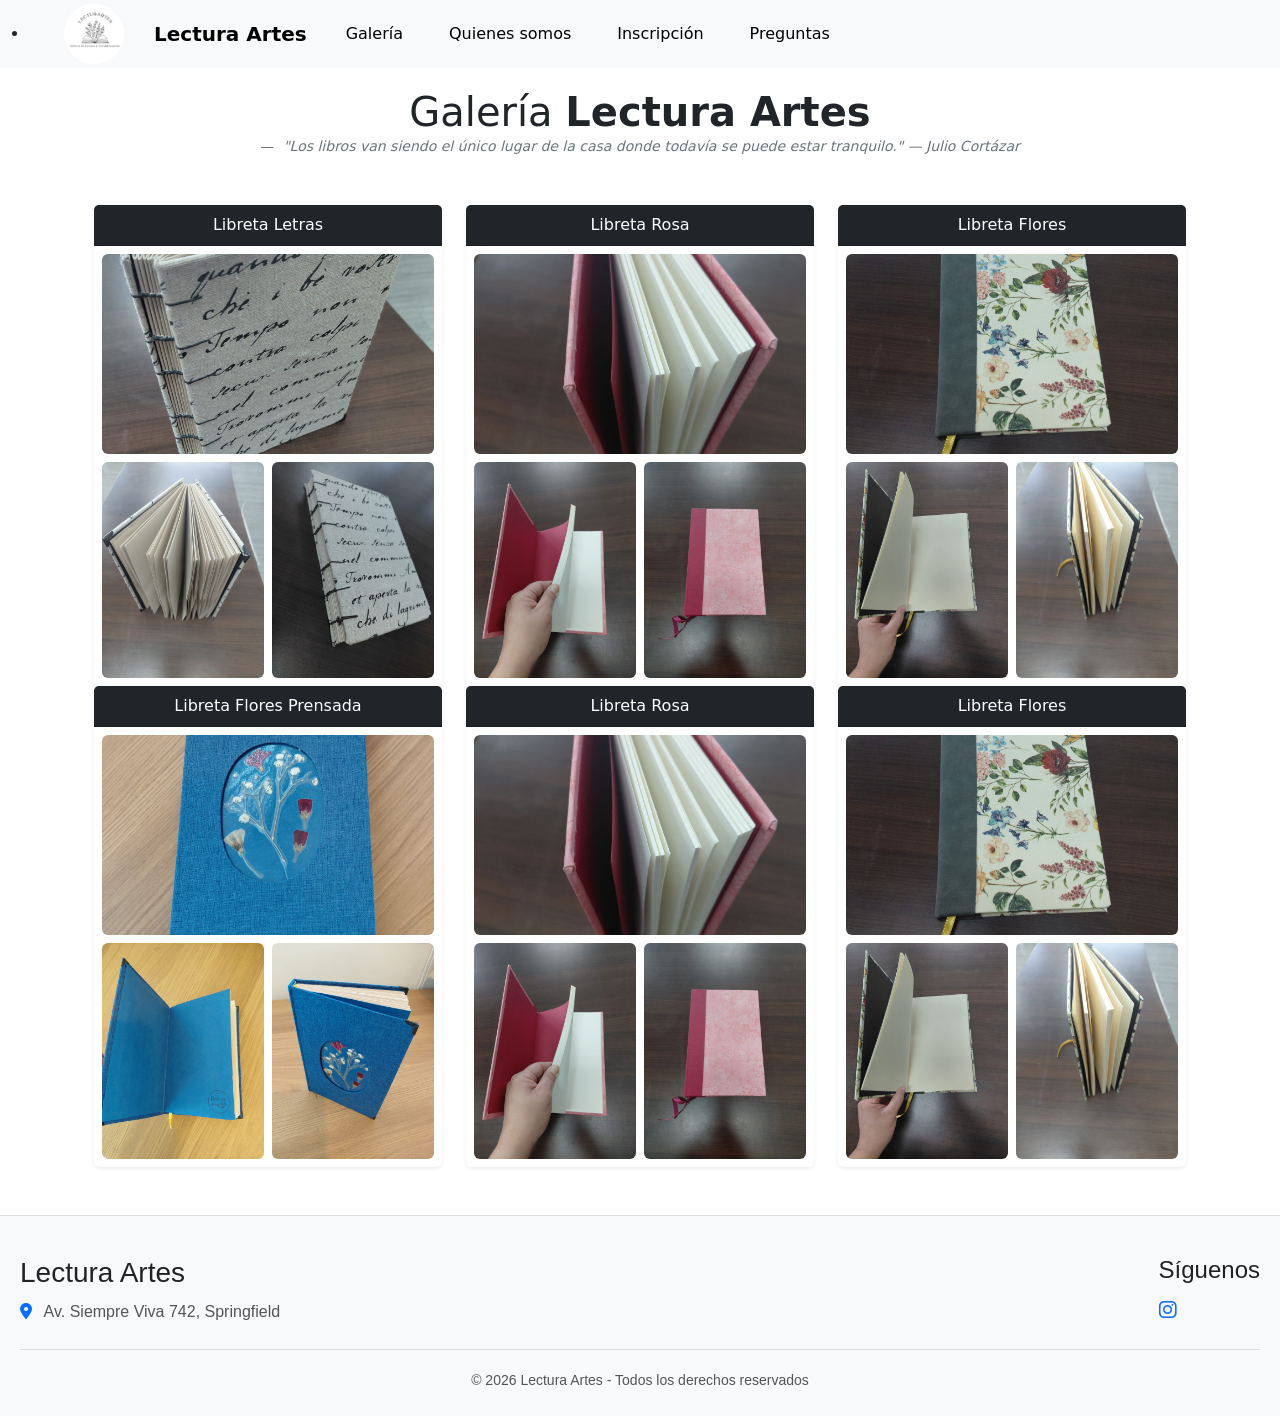
==== galeria.html @ 695bc008 "primer commit" ====
<!DOCTYPE html>
<html lang="es">

<head>
    <meta charset="UTF-8">
    <meta name="viewport" content="width=device-width, initial-scale=1.0">
    <title>Lectura Artes</title>
    <link rel="stylesheet" href="css/estilo.css">
    <link href="https://cdn.jsdelivr.net/npm/bootstrap@5.3.8/dist/css/bootstrap.min.css" rel="stylesheet"
        integrity="sha384-sRIl4kxILFvY47J16cr9ZwB07vP4J8+LH7qKQnuqkuIAvNWLzeN8tE5YBujZqJLB" crossorigin="anonymous">
    <script src="https://cdn.jsdelivr.net/npm/bootstrap@5.3.8/dist/js/bootstrap.bundle.min.js"
        integrity="sha384-FKyoEForCGlyvwx9Hj09JcYn3nv7wiPVlz7YYwJrWVcXK/BmnVDxM+D2scQbITxI"
        crossorigin="anonymous"></script>
    <link rel="stylesheet" href="https://cdnjs.cloudflare.com/ajax/libs/font-awesome/6.0.0-beta3/css/all.min.css">
    <link href="https://fonts.googleapis.com/css2?family=Roboto:wght@400;700&display=swap" rel="stylesheet">
</head>

<body>
    <!--NAVBAR-->
    <nav class="navbar navbar-expand-lg navbar-light bg-light sticky-top">
        <div class="container-fluid">
            <li class="nav-item">
                <a href="index.html" class="nav-home">
                    <img src="img/logo_lectura_artes-modified.png" alt="Inicio" class="icono-home">
                </a>
            </li>
            <a class="navbar-brand text-black" href="index.html"><b>Lectura Artes</b></a>
            <button class="navbar-toggler" type="button" data-bs-toggle="collapse"
                data-bs-target="#navbarSupportedContent" aria-controls="navbarSupportedContent" aria-expanded="false"
                aria-label="Toggle navigation">
                <span class="navbar-toggler-icon"></span>
            </button>
            <div class="collapse navbar-collapse" id="navbarSupportedContent">
                <ul class="navbar-nav me-auto mb-2 mb-lg-0">
                    <li class="nav-item">
                        <a class="nav-link active" href="galeria.html">Galería</a>
                    </li>
                    <li class="nav-item">
                        <a class="nav-link active" href="quienessomos.html">Quienes somos</a>
                    </li>
                    <!--<li class="nav-item dropdown">
                        <a class="nav-link active dropdown-toggle" href="#" id="navbarDropdown" role="button"
                            data-bs-toggle="dropdown" aria-expanded="false">
                            Noticias
                        </a>
                        <ul class="dropdown-menu" aria-labelledby="navbarDropdown">
                            <li><a class="dropdown-item" href="noticia1.html">Cerro Pintor</a></li>
                            <li><a class="dropdown-item" href="noticia2.html">Cerro Manquehue</a></li>
                            <li><a class="dropdown-item" href="noticia3.html">Cerro Tupungato</a></li>
                            <li>
                        </ul>
                    </li>-->
                    <li class="nav-item">
                        <a class="nav-link active" href="inscripcion.html" tabindex="-1"
                            aria-disabled="true">Inscripción</a>
                    </li>
                    <li class="nav-item">
                        <a class="nav-link active" href="preguntas.html" tabindex="-1"
                            aria-disabled="true">Preguntas</a>
                    </li>
                </ul>
            </div>
        </div>
    </nav>

    <div class="container">
        <figure>
            <blockquote class="blockquote">
                <h1>Galería <b>Lectura Artes</b></h1>
            </blockquote>
            <figcaption class="blockquote-footer">
                <i>"Los libros van siendo el único lugar de la casa donde todavía se puede estar tranquilo."</i><cite
                    title="Source Title"> <b>— Julio Cortázar</b></cite>
            </figcaption>
        </figure>
        <div class="container my-5">

            <div class="row g-4">

                <div class="col-12 col-md-4">
                    <div class="card h-100 border-0 shadow-sm custom-card">
                        <div class="card-header bg-dark text-white text-center"><b>Libreta Letras</b></div>
                        <div class="card-body p-2">
                            <div class="row g-2">
                                <div class="col-12"><img src="img/agenda1.jpeg" class="img-fluid rounded noticia-img"
                                        alt="agenda1" data-bs-toggle="modal" data-bs-target="#imageModal"></div>
                                <div class="col-6"><img src="img/agenda2.jpeg" class="img-fluid rounded noticia-img"
                                        alt="agenda2" data-bs-toggle="modal" data-bs-target="#imageModal"></div>
                                <div class="col-6"><img src="img/agenda3.jpeg" class="img-fluid rounded noticia-img"
                                        alt="agenda3" data-bs-toggle="modal" data-bs-target="#imageModal"></div>
                            </div>
                        </div>
                    </div>
                </div>

                <div class="col-12 col-md-4">
                    <div class="card h-100 border-0 shadow-sm custom-card">
                        <div class="card-header bg-dark text-white text-center"><b>Libreta Rosa</b></div>
                        <div class="card-body p-2">
                            <div class="row g-2">
                                <div class="col-12"><img src="img/agenda5.jpeg" class="img-fluid rounded noticia-img"
                                        alt="agenda5" data-bs-toggle="modal" data-bs-target="#imageModal"></div>
                                <div class="col-6"><img src="img/agenda6.jpeg" class="img-fluid rounded noticia-img"
                                        alt="agenda6" data-bs-toggle="modal" data-bs-target="#imageModal"></div>
                                <div class="col-6"><img src="img/agenda9.jpeg" class="img-fluid rounded noticia-img"
                                        alt="agenda9" data-bs-toggle="modal" data-bs-target="#imageModal"></div>
                            </div>
                        </div>
                    </div>
                </div>

                <div class="col-12 col-md-4">
                    <div class="card h-100 border-0 shadow-sm custom-card">
                        <div class="card-header bg-dark text-white text-center"><b>Libreta Flores</b></div>
                        <div class="card-body p-2">
                            <div class="row g-2">
                                <div class="col-12"><img src="img/agenda10.jpeg" class="img-fluid rounded noticia-img"
                                        alt="agenda10" data-bs-toggle="modal" data-bs-target="#imageModal"></div>
                                <div class="col-6"><img src="img/agenda11.jpeg" class="img-fluid rounded noticia-img"
                                        alt="agenda11" data-bs-toggle="modal" data-bs-target="#imageModal"></div>
                                <div class="col-6"><img src="img/agenda12.jpeg" class="img-fluid rounded noticia-img"
                                        alt="agenda12" data-bs-toggle="modal" data-bs-target="#imageModal"></div>
                            </div>
                        </div>
                    </div>
                </div>

            </div>

            <div class="row g-4">

                <div class="col-12 col-md-4">
                    <div class="card h-100 border-0 shadow-sm custom-card">
                        <div class="card-header bg-dark text-white text-center"><b>Libreta Flores Prensada</b></div>
                        <div class="card-body p-2">
                            <div class="row g-2">
                                <div class="col-12"><img src="img/agenda143.jpeg" class="img-fluid rounded noticia-img"
                                        alt="agenda1" data-bs-toggle="modal" data-bs-target="#imageModal"></div>
                                <div class="col-6"><img src="img/agenda15.jpeg" class="img-fluid rounded noticia-img"
                                        alt="agenda2" data-bs-toggle="modal" data-bs-target="#imageModal"></div>
                                <div class="col-6"><img src="img/agenda13.jpeg" class="img-fluid rounded noticia-img"
                                        alt="agenda3" data-bs-toggle="modal" data-bs-target="#imageModal"></div>
                            </div>
                        </div>
                    </div>
                </div>

                <div class="col-12 col-md-4">
                    <div class="card h-100 border-0 shadow-sm custom-card">
                        <div class="card-header bg-dark text-white text-center"><b>Libreta Rosa</b></div>
                        <div class="card-body p-2">
                            <div class="row g-2">
                                <div class="col-12"><img src="img/agenda5.jpeg" class="img-fluid rounded noticia-img"
                                        alt="agenda5" data-bs-toggle="modal" data-bs-target="#imageModal"></div>
                                <div class="col-6" data-bs-toggle="modal" data-bs-target="#imageModal"><img src="img/agenda6.jpeg" class="img-fluid rounded noticia-img"
                                        alt="agenda6"></div>
                                <div class="col-6"><img src="img/agenda9.jpeg" class="img-fluid rounded noticia-img"
                                        alt="agenda9" data-bs-toggle="modal" data-bs-target="#imageModal"></div>
                            </div>
                        </div>
                    </div>
                </div>

                <div class="col-12 col-md-4">
                    <div class="card h-100 border-0 shadow-sm custom-card">
                        <div class="card-header bg-dark text-white text-center"><b>Libreta Flores</b></div>
                        <div class="card-body p-2">
                            <div class="row g-2">
                                <div class="col-12"><img src="img/agenda10.jpeg" class="img-fluid rounded noticia-img"
                                        alt="agenda10" data-bs-toggle="modal" data-bs-target="#imageModal"></div>
                                <div class="col-6"><img src="img/agenda11.jpeg" class="img-fluid rounded noticia-img"
                                        alt="agenda11" data-bs-toggle="modal" data-bs-target="#imageModal"></div>
                                <div class="col-6"><img src="img/agenda12.jpeg" class="img-fluid rounded noticia-img"
                                        alt="agenda12" data-bs-toggle="modal" data-bs-target="#imageModal"></div>
                            </div>
                        </div>
                    </div>
                </div>

            </div>
        </div>

    </div>

    <div class="modal fade" id="imageModal" tabindex="-1" aria-hidden="true">
                                    <div class="modal-dialog modal-dialog-centered modal-lg">
                                        <div class="modal-content bg-transparent border-0">
                                            <div class="modal-body p-0 text-center">
                                                <img src="" id="modalImage" class="img-fluid rounded shadow-lg"
                                                    alt="Zoom">
                                                <button type="button"
                                                    class="btn-close btn-close-white position-absolute top-0 end-0 m-3"
                                                    data-bs-dismiss="modal" aria-label="Close"></button>
                                            </div>
                                        </div>
                                    </div>
                                </div>

    <!--FOOTER-->
    <footer class="footer-light">
        <div class="footer-container">

            <div class="footer-info">
                <h3>Lectura Artes</h3>
                <p><i class="fas fa-map-marker-alt"></i> Av. Siempre Viva 742, Springfield</p>
            </div>

            <div class="footer-social">
                <h4>Síguenos</h4>
                <div class="social-icons">
                    <a href="https://www.instagram.com/lecturartes/"><i class="fab fa-instagram"></i></a>
                    <!--<a href="#"><i class="fab fa-facebook-f"></i></a>
                <a href="#"><i class="fab fa-tiktok"></i></a>-->
                </div>
            </div>

        </div>

        <div class="footer-bottom">
            <p>&copy; 2026 Lectura Artes - Todos los derechos reservados</p>
        </div>
    </footer>

    <script>
        document.addEventListener('click', function (e) {
            // Si lo que presionamos es una imagen con la clase "noticia-clickable"
            if (e.target.classList.contains('noticia-img')) {
                // Obtenemos el SRC de esa imagen
                const src = e.target.getAttribute('src');
                // Se lo pasamos a la imagen que está dentro del modal
                document.getElementById('modalImage').src = src;
            }
        });
    </script>

</body>

</html>
---- css/estilo.css ----
body {
    flex-direction: column;
    margin: 0;
}

main.container {
    min-height: auto; 
    padding-bottom: 100px;
}

header {
    background-color: #2c3e50;
    padding: 15px;
}

nav ul {
    display: flex;
    list-style: none;
    justify-content: center;
}

nav ul li {
    margin: 0 15px;
}

nav ul li a {
    color: white;
    text-decoration: none;
    font-weight: bold;
}

.navbar .nav-link {
    transition: background-color 0.3s ease, color 0.3s ease;
    padding: 8px 12px;
    border-radius: 6px; 
}

.navbar .nav-link:hover {
    background-color: rgba(0, 0, 0, 0.1); 
    color: #000; 
}

.hero {
    background: linear-gradient(rgba(0,0,0,0.5), rgba(0,0,0,0.5)),
                url('../img/fondo.jpg'); 
    background-size: cover;
    background-position: center;
    color: white;
    padding: 20px 20px;
    text-align: center;
}

.hero-container {
    display: flex;          
    align-items: center;    
    justify-content: center;
    gap: 40px;              
    max-width: 1000px;      
    margin: 0 auto;         
    padding: 20px;
}

.hero-image img {
    max-width: 300px;       
    height: auto;
    border-radius: 15px;    
}

.hero-text {
    text-align: left;       
}

.hero h1 {
    font-size: 3rem;
    font-weight: 700;
}

.hero h1 span {
    color: #cbbc83;
}


@media (max-width: 768px) {
    .hero-container {
        flex-direction: column; 
        text-align: center;
    }
    .hero-text {
        text-align: center;
    }
}

.img-custom {
  width: 650px;
  height: auto;
  object-fit: cover; 
}

.carousel-control-prev-icon,
.carousel-control-next-icon {
    background-color: rgba(0, 0, 0, 0.3); 
    border-radius: 50%;                   
    padding: 20px;                      
    background-size: 50%;                 
}

figure {
    text-align: center;
    margin: 50px auto;
}

.icono-home {
    width: 120px;  
    height: 60px;
    object-fit: contain;
    vertical-align: middle;
    margin-top: -4px; 
    margin-bottom: -4px; 
}

.icono-home:hover {
    transform: scale(1.2); 
}

.container {
    flex: 1;
    font-weight: 200;
    width: 90%;
    margin: 20px auto;
    min-height: calc(100vh - 250px);
}

.noticia {
    background: white;
    padding: 10px;
    border-radius: 10px;
    width: 33%;
}

.noticias {
    display: flex;
    gap: 20px;
}

.noticia img {
    width: 100%;
    height: 200px;
    object-fit: cover;
}

.persona {
    display: flex;
    margin-bottom: 20px;
    background: white;
    padding: 10px;
    border-radius: 10px;
}

.persona img {
    width: 200px;
    height: 200px;
    object-fit: cover;
    margin-right: 20px;
}

.galeria {
    display: grid;
    grid-template-columns: repeat(3, 1 fr);
    gap: 15px;
}

.galeria img {
    width: 100%;
    height: 200px;
    object-fit: cover;
}

form {
    display: flex;
    flex-direction: column;
    gap: 10px;
    /* espacio entre campos */
}

form input,
form select {
    padding: 10px;
    font-size: 16px;
    width: 100%;
}

table {
    width: 100%;
    border-collapse: collapse;
    font-family: sans-serif;
    margin-top: 20px;
}

td {
    padding: 15px;
    border-bottom: 1px solid #eee;
}

.pregunta {
    background-color: #f0f7ff;
    color: #0056b3;
    font-weight: bold;
    border-left: 5px solid #0056b3;
}


.pregunta+tr td {
    color: #444;
    padding-bottom: 25px;
}


.noticia-img {
    width: 100%;
    height: 150px; 
    object-fit: cover;
    transition: transform 0.3s ease;
    cursor: pointer;
}


.col-12 > .noticia-img {
    height: 200px;
}

.noticia-img:hover {
    transform: scale(1.05);
    filter: brightness(1.1);
    z-index: 10;
}

.custom-card {
    transition: all 0.3s ease;
}

.custom-card:hover {
    box-shadow: 0 10px 20px rgba(0,0,0,0.15) !important;
}

.noticia-clickable {
    cursor: zoom-in; 
    transition: filter 0.3s ease;
}

.noticia-clickable:hover {
    filter: brightness(0.8); 
}


#imageModal .modal-content {
    background: none;
}

#imageModal img {
    max-height: 90vh; 
    border: 3px solid white;
}

.card-img-top {
    width: 100%;
    height: 400px;       
    object-fit: cover;   
    object-position: center; 
}

.accordion-button:focus {
    box-shadow: none;
    border-color: rgba(0,0,0,.125);
}


.accordion-button:not(.collapsed) {
    background-color: #f8f9fa; 
    color: #b08d57;            
}

.accordion-item {
    border-radius: 10px !important;
    overflow: hidden;
    margin-bottom: 10px;
    border: 1px solid #ddd;
    box-shadow: 0 2px 5px rgba(0,0,0,0.05);
}

.footer-light {
    background: #f8f9fa;
    color: #333;
    padding: 40px 20px 20px;
    font-family: 'Montserrat', sans-serif;
    border-top: 1px solid #ddd;
}

.footer-light .footer-container {
    display: flex;
    justify-content: space-between;
    flex-wrap: wrap;
    gap: 20px;
}

.footer-light h3,
.footer-light h4 {
    margin-bottom: 10px;
    color: #222;
}

.footer-light p {
    margin: 5px 0;
    color: #555;
}

.footer-light i {
    margin-right: 8px;
    color: #0d6efd; 
}

.footer-light .social-icons a {
    color: #333;
    margin-right: 15px;
    font-size: 20px;
    transition: 0.3s;
}

.footer-light .social-icons a:hover {
    color: #0d6efd;
    transform: scale(1.2);
}

.footer-light .footer-bottom {
    border-top: 1px solid #ddd;
    margin-top: 20px;
    padding-top: 15px;
    text-align: center;
    font-size: 14px;
    color: #777;
}

@media (max-width: 768px) {
    .footer-light .footer-container {
        flex-direction: column;
        text-align: center;
    }

    .footer-light .social-icons a {
        margin: 10px;
    }
}

footer {
    background-color: #333;
    color: white;
    padding: 20px 0;
    width: 100%;
}
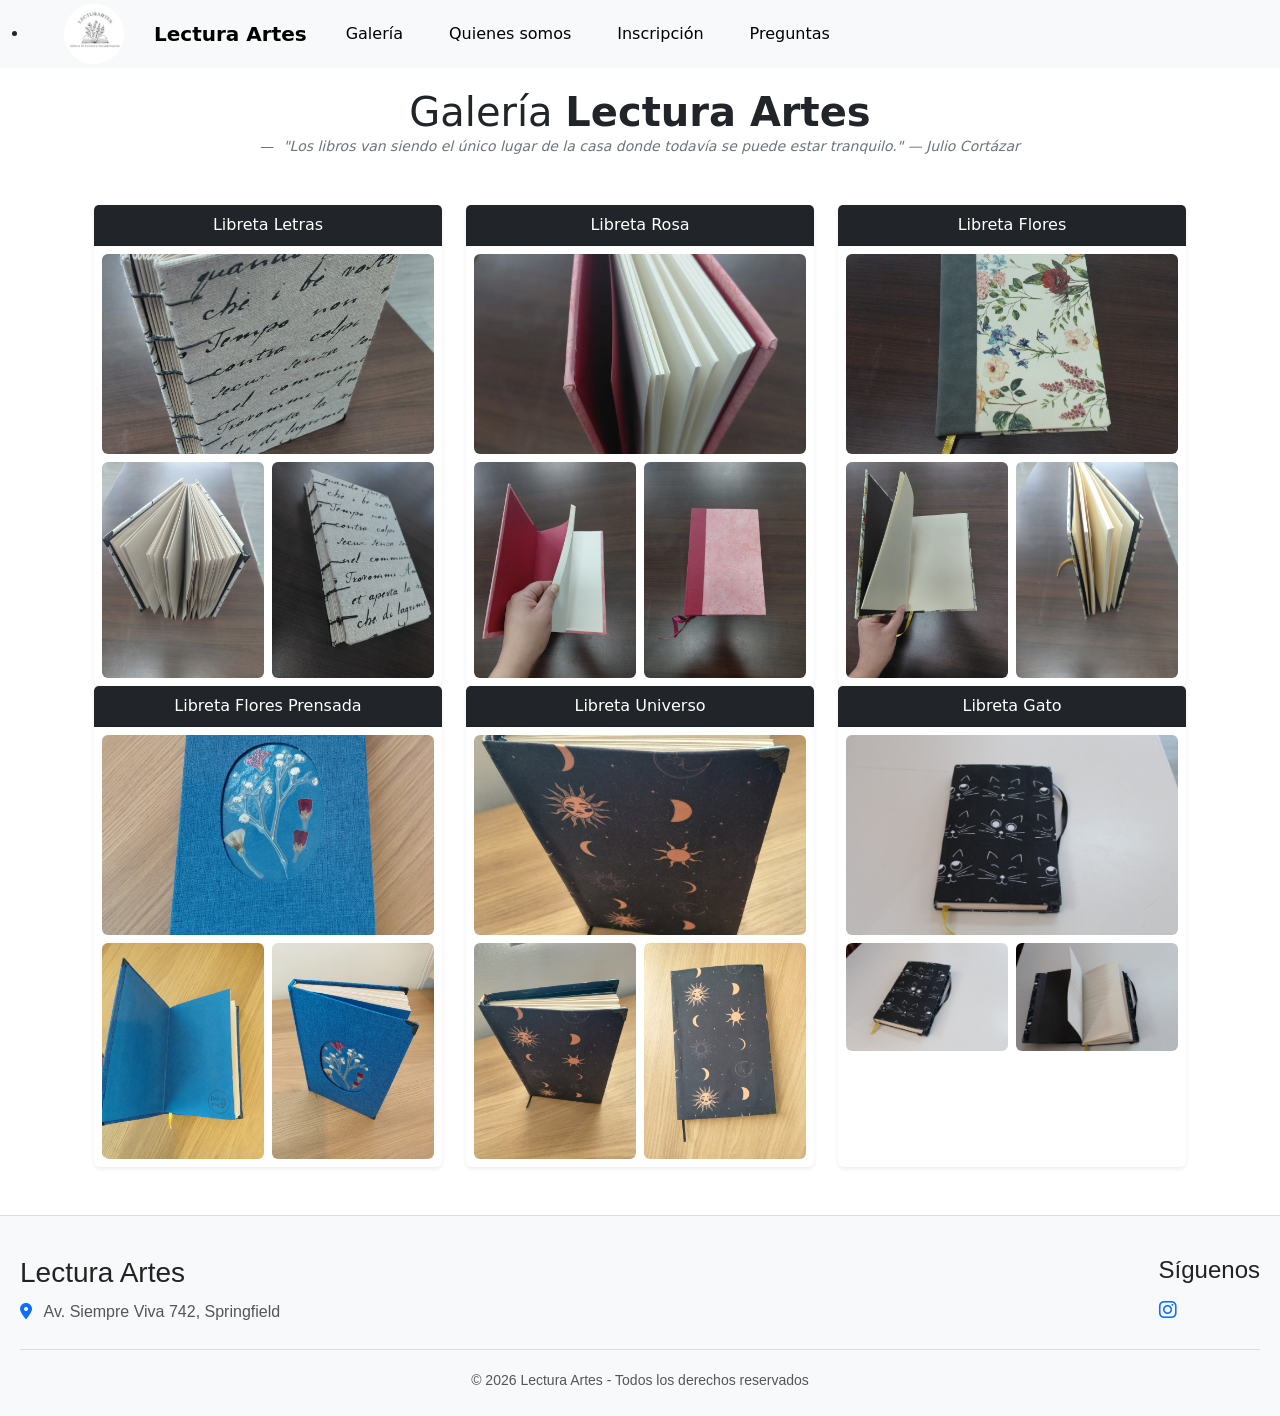
==== commit 2c340e77: "Segundo commit" ====
--- a/galeria.html
+++ b/galeria.html
@@ -147,14 +147,14 @@
 
                 <div class="col-12 col-md-4">
                     <div class="card h-100 border-0 shadow-sm custom-card">
-                        <div class="card-header bg-dark text-white text-center"><b>Libreta Rosa</b></div>
-                        <div class="card-body p-2">
-                            <div class="row g-2">
-                                <div class="col-12"><img src="img/agenda5.jpeg" class="img-fluid rounded noticia-img"
+                        <div class="card-header bg-dark text-white text-center"><b>Libreta Universo</b></div>
+                        <div class="card-body p-2">
+                            <div class="row g-2">
+                                <div class="col-12"><img src="img/agenda16.jpeg" class="img-fluid rounded noticia-img"
                                         alt="agenda5" data-bs-toggle="modal" data-bs-target="#imageModal"></div>
-                                <div class="col-6" data-bs-toggle="modal" data-bs-target="#imageModal"><img src="img/agenda6.jpeg" class="img-fluid rounded noticia-img"
+                                <div class="col-6" data-bs-toggle="modal" data-bs-target="#imageModal"><img src="img/agenda16.jpeg" class="img-fluid rounded noticia-img"
                                         alt="agenda6"></div>
-                                <div class="col-6"><img src="img/agenda9.jpeg" class="img-fluid rounded noticia-img"
+                                <div class="col-6"><img src="img/agenda17.jpeg" class="img-fluid rounded noticia-img"
                                         alt="agenda9" data-bs-toggle="modal" data-bs-target="#imageModal"></div>
                             </div>
                         </div>
@@ -163,14 +163,14 @@
 
                 <div class="col-12 col-md-4">
                     <div class="card h-100 border-0 shadow-sm custom-card">
-                        <div class="card-header bg-dark text-white text-center"><b>Libreta Flores</b></div>
-                        <div class="card-body p-2">
-                            <div class="row g-2">
-                                <div class="col-12"><img src="img/agenda10.jpeg" class="img-fluid rounded noticia-img"
+                        <div class="card-header bg-dark text-white text-center"><b>Libreta Gato</b></div>
+                        <div class="card-body p-2">
+                            <div class="row g-2">
+                                <div class="col-12"><img src="img/agenda18.jpeg" class="img-fluid rounded noticia-img"
                                         alt="agenda10" data-bs-toggle="modal" data-bs-target="#imageModal"></div>
-                                <div class="col-6"><img src="img/agenda11.jpeg" class="img-fluid rounded noticia-img"
+                                <div class="col-6"><img src="img/agenda19.jpeg" class="img-fluid rounded noticia-img"
                                         alt="agenda11" data-bs-toggle="modal" data-bs-target="#imageModal"></div>
-                                <div class="col-6"><img src="img/agenda12.jpeg" class="img-fluid rounded noticia-img"
+                                <div class="col-6"><img src="img/agenda20.jpeg" class="img-fluid rounded noticia-img"
                                         alt="agenda12" data-bs-toggle="modal" data-bs-target="#imageModal"></div>
                             </div>
                         </div>
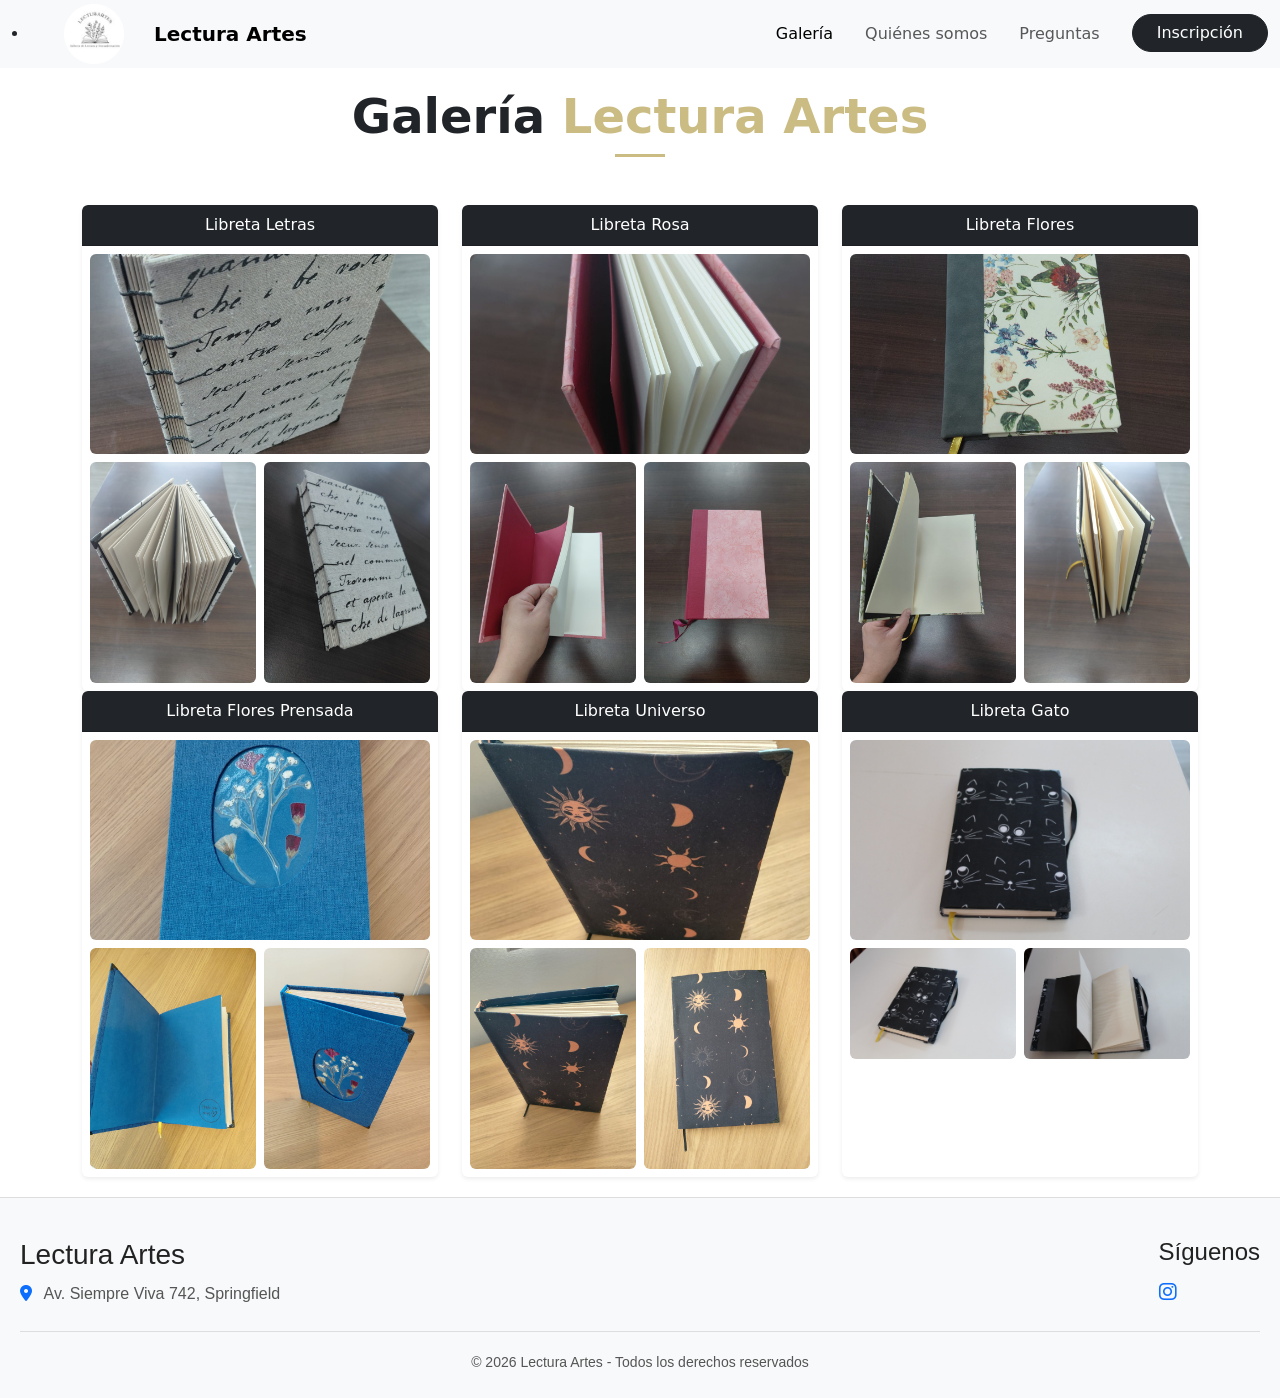
==== commit 08fa8c8f: "actualizacion_2" ====
--- a/galeria.html
+++ b/galeria.html
@@ -31,32 +31,18 @@
                 <span class="navbar-toggler-icon"></span>
             </button>
             <div class="collapse navbar-collapse" id="navbarSupportedContent">
-                <ul class="navbar-nav me-auto mb-2 mb-lg-0">
+                <ul class="navbar-nav ms-auto mb-2 mb-lg-0">
                     <li class="nav-item">
-                        <a class="nav-link active" href="galeria.html">Galería</a>
+                        <a class="nav-link px-3 active" href="galeria.html">Galería</a>
                     </li>
                     <li class="nav-item">
-                        <a class="nav-link active" href="quienessomos.html">Quienes somos</a>
-                    </li>
-                    <!--<li class="nav-item dropdown">
-                        <a class="nav-link active dropdown-toggle" href="#" id="navbarDropdown" role="button"
-                            data-bs-toggle="dropdown" aria-expanded="false">
-                            Noticias
-                        </a>
-                        <ul class="dropdown-menu" aria-labelledby="navbarDropdown">
-                            <li><a class="dropdown-item" href="noticia1.html">Cerro Pintor</a></li>
-                            <li><a class="dropdown-item" href="noticia2.html">Cerro Manquehue</a></li>
-                            <li><a class="dropdown-item" href="noticia3.html">Cerro Tupungato</a></li>
-                            <li>
-                        </ul>
-                    </li>-->
+                        <a class="nav-link px-3" href="quienessomos.html">Quiénes somos</a>
+                    </li>
                     <li class="nav-item">
-                        <a class="nav-link active" href="inscripcion.html" tabindex="-1"
-                            aria-disabled="true">Inscripción</a>
-                    </li>
-                    <li class="nav-item">
-                        <a class="nav-link active" href="preguntas.html" tabindex="-1"
-                            aria-disabled="true">Preguntas</a>
+                        <a class="nav-link px-3" href="preguntas.html">Preguntas</a>
+                    </li>
+                    <li class="nav-item ms-lg-3">
+                        <a class="btn btn-dark rounded-pill px-4" href="inscripcion.html">Inscripción</a>
                     </li>
                 </ul>
             </div>
@@ -64,16 +50,10 @@
     </nav>
 
     <div class="container">
-        <figure>
-            <blockquote class="blockquote">
-                <h1>Galería <b>Lectura Artes</b></h1>
-            </blockquote>
-            <figcaption class="blockquote-footer">
-                <i>"Los libros van siendo el único lugar de la casa donde todavía se puede estar tranquilo."</i><cite
-                    title="Source Title"> <b>— Julio Cortázar</b></cite>
-            </figcaption>
-        </figure>
-        <div class="container my-5">
+    <div class="text-center mb-5">
+        <h1 class="fw-bold display-5">Galería <span style="color: #cbbc83;">Lectura Artes</span></h1>
+        <div class="mx-auto" style="width: 50px; height: 3px; background-color: #cbbc83;"></div>
+    </div>
 
             <div class="row g-4">
 
--- a/css/estilo.css
+++ b/css/estilo.css
@@ -13,31 +13,38 @@
     padding: 15px;
 }
 
-nav ul {
-    display: flex;
-    list-style: none;
-    justify-content: center;
-}
-
-nav ul li {
-    margin: 0 15px;
-}
-
-nav ul li a {
-    color: white;
-    text-decoration: none;
-    font-weight: bold;
-}
-
+/* 1. Transiciones suaves para todos los enlaces del nav */
 .navbar .nav-link {
-    transition: background-color 0.3s ease, color 0.3s ease;
-    padding: 8px 12px;
-    border-radius: 6px; 
-}
-
+    transition: all 0.3s ease;
+    font-weight: 500;
+    padding: 8px 16px; /* Espaciado interno horizontal */
+    border-radius: 8px; /* Bordes suaves para el efecto hover */
+}
+
+/* 2. Efecto hover sutil (un fondo muy suave al pasar el mouse) */
 .navbar .nav-link:hover {
-    background-color: rgba(0, 0, 0, 0.1); 
-    color: #000; 
+    background-color: rgba(0, 0, 0, 0.05); 
+    color: #000 !important; /* Color oscuro en modo claro */
+    transform: translateY(-1px); /* Pequeño levante */
+}
+
+/* 3. Estilo para el botón redondeado (Inscripción) */
+.rounded-pill {
+    transition: transform 0.2s ease, box-shadow 0.2s ease, background-color 0.2s ease;
+}
+
+.rounded-pill:hover {
+    transform: translateY(-2px) !important;
+    box-shadow: 0 4px 12px rgba(0,0,0,0.15);
+}
+
+/* 4. Ajuste del Logo para que no estire la barra */
+.navbar-brand img {
+    transition: transform 0.3s ease;
+}
+
+.navbar-brand:hover img {
+    transform: scale(1.05); /* El logo crece un poquito al pasar el mouse */
 }
 
 .hero {
@@ -234,6 +241,28 @@
     z-index: 10;
 }
 
+.card-img-top {
+    object-fit: cover;
+    height: 500px; 
+}
+
+/* Efecto suave para las cards */
+.custom-card {
+    transition: transform 0.3s ease, box-shadow 0.3s ease;
+    border-radius: 15px;
+    overflow: hidden;
+}
+
+.custom-card:hover {
+    transform: translateY(-8px);
+    box-shadow: 0 10px 25px rgba(0,0,0,0.1) !important;
+}
+
+.carousel-control-prev-icon,
+.carousel-control-next-icon {
+    filter: invert(1); 
+}
+
 .custom-card {
     transition: all 0.3s ease;
 }
@@ -268,11 +297,33 @@
     object-position: center; 
 }
 
+.ls-2 {
+    letter-spacing: 2px;
+    font-size: 0.85rem;
+}
+
+.lead-text p {
+    margin-bottom: 1.2rem;
+    font-size: 1.05rem;
+    text-align: justify;
+}
+
+.lead-text b, .lead-text strong {
+    color: #b08d57; 
+}
+
+.img-fluid.rounded-circle {
+    transition: transform 0.5s ease;
+}
+
+.img-fluid.rounded-circle:hover {
+    transform: scale(1.02) rotate(2deg);
+}
+
 .accordion-button:focus {
     box-shadow: none;
     border-color: rgba(0,0,0,.125);
 }
-
 
 .accordion-button:not(.collapsed) {
     background-color: #f8f9fa; 
